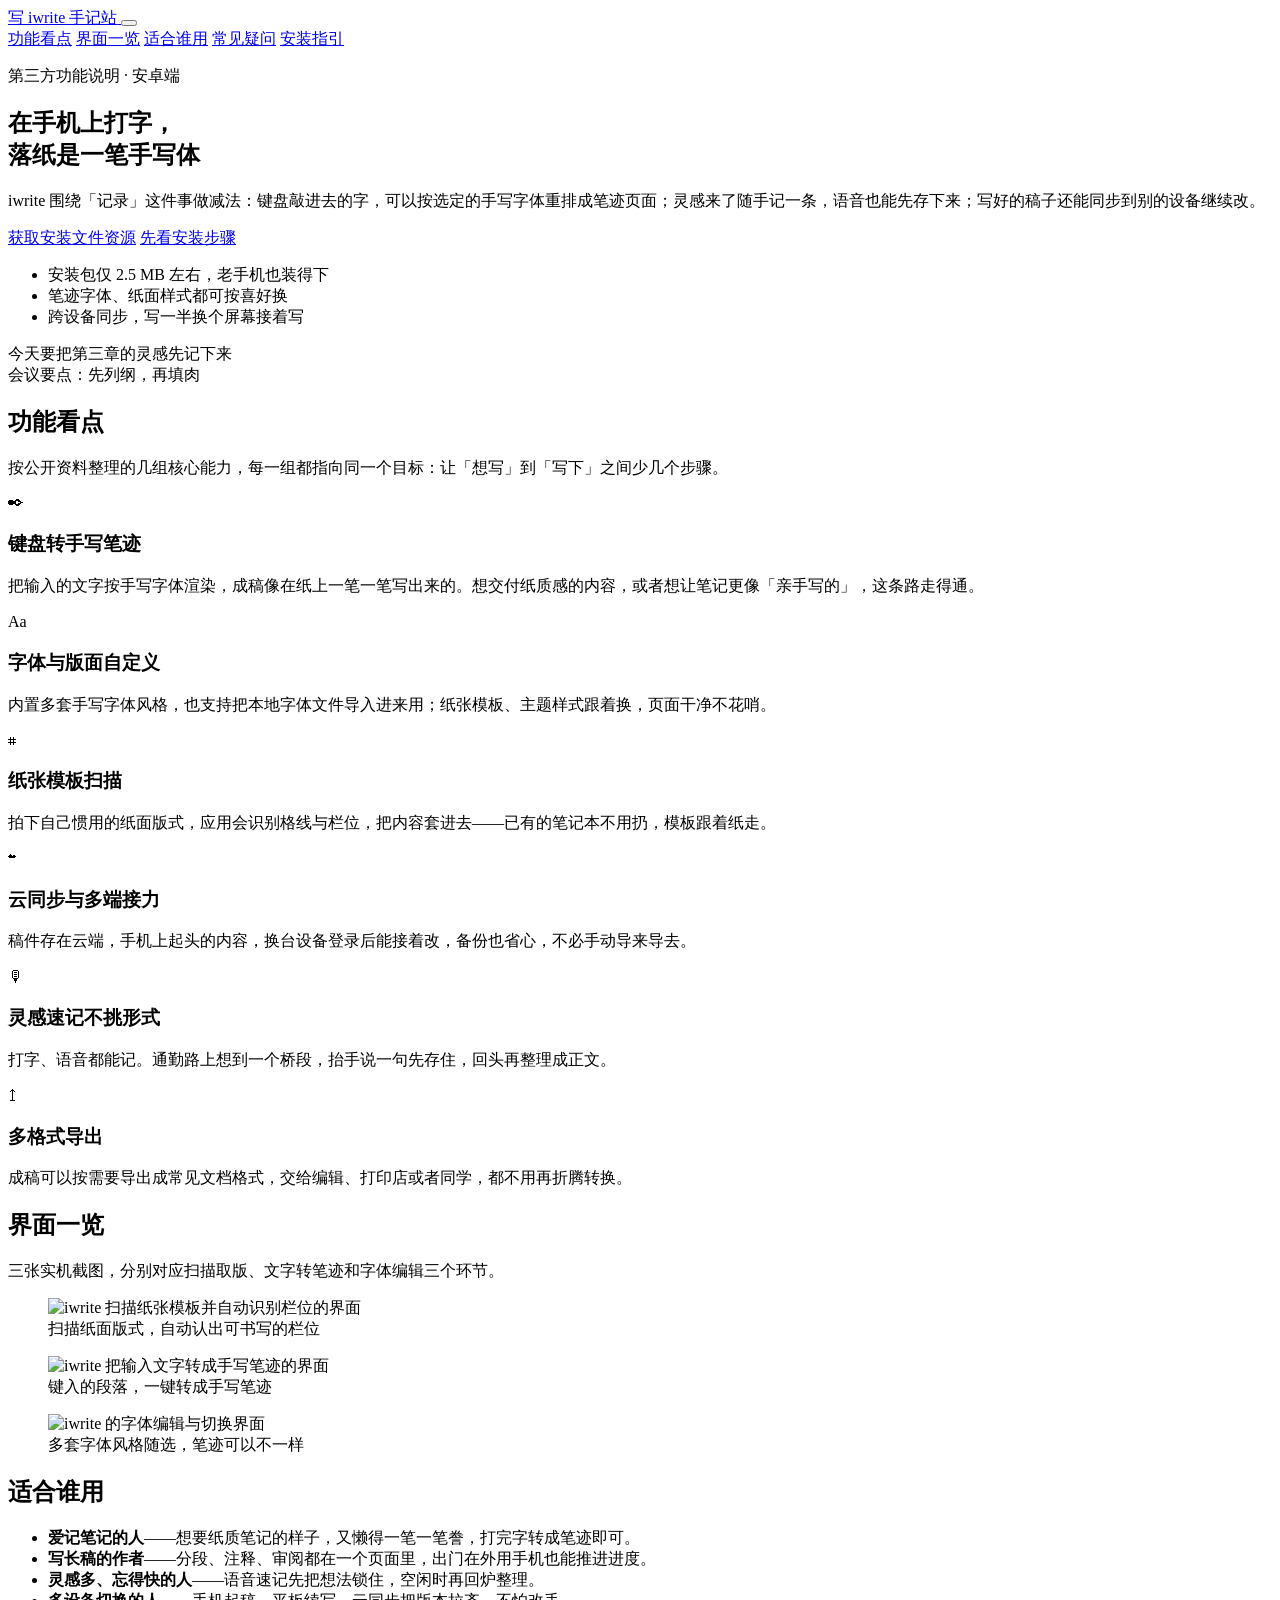
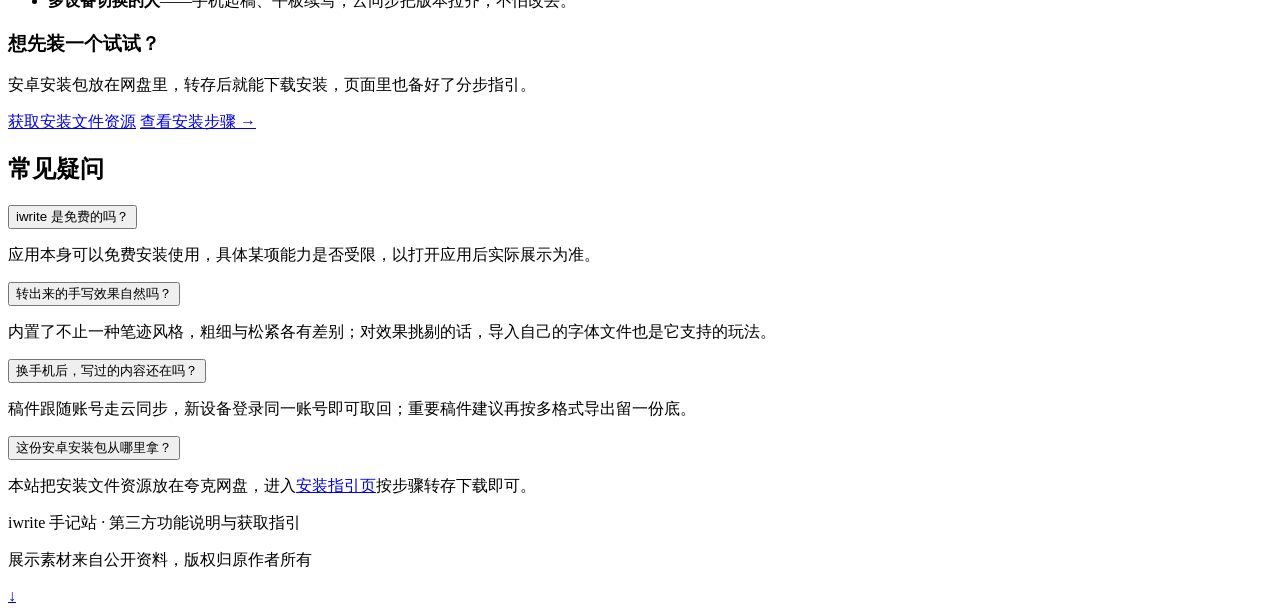
==== index.html @ 003833f6 "update" ====
<!DOCTYPE html>
<html lang="zh-CN">
<head>
<meta charset="UTF-8">
<meta name="viewport" content="width=device-width, initial-scale=1.0">
<title>iwrite：把打出的字变成手写笔迹的手机写作工具</title>
<meta name="description" content="iwrite 是一款笔迹风格的记录型写作应用：键盘输入可转成手写字体，配合纸张模板扫描、灵感随手记、云同步与多格式导出。本页整理它的功能说明，并给出安卓安装文件资源的获取指引。">
<link rel="icon" type="image/svg+xml" href="/assets/img/favicon.svg">
<link rel="preconnect" href="https://fonts.googleapis.com">
<link rel="preconnect" href="https://fonts.gstatic.com" crossorigin>
<link href="https://fonts.googleapis.com/css2?family=Ma+Shan+Zheng&family=Noto+Sans+SC:wght@400;500;700&display=swap" rel="stylesheet">
<link rel="stylesheet" href="/assets/css/style.css">
</head>
<body>

<header class="site-header">
  <div class="wrap header-inner">
    <a class="brand" href="/">
      <span class="brand-mark" aria-hidden="true">写</span>
      <span class="brand-name">iwrite 手记站</span>
    </a>
    <button class="nav-toggle" id="navToggle" aria-expanded="false" aria-controls="navMenu" aria-label="打开导航菜单">
      <span></span><span></span><span></span>
    </button>
    <nav class="nav" id="navMenu" aria-label="站内导航">
      <a href="/#features">功能看点</a>
      <a href="/#shots">界面一览</a>
      <a href="/#scenes">适合谁用</a>
      <a href="/#faq">常见疑问</a>
      <a class="nav-cta" href="/download.html">安装指引</a>
    </nav>
  </div>
</header>

<main>
<section class="hero">
  <div class="wrap hero-grid">
    <div class="hero-copy">
      <p class="hero-tag">第三方功能说明 · 安卓端</p>
      <h1>在手机上打字，<br>落纸是一笔手写体</h1>
      <p class="hero-sub">iwrite 围绕「记录」这件事做减法：键盘敲进去的字，可以按选定的手写字体重排成笔迹页面；灵感来了随手记一条，语音也能先存下来；写好的稿子还能同步到别的设备继续改。</p>
      <div class="hero-actions">
        <a class="btn btn-primary" href="#" data-link="download">获取安装文件资源</a>
        <a class="btn btn-ghost" href="/download.html">先看安装步骤</a>
      </div>
      <ul class="hero-points">
        <li>安装包仅 2.5 MB 左右，老手机也装得下</li>
        <li>笔迹字体、纸面样式都可按喜好换</li>
        <li>跨设备同步，写一半换个屏幕接着写</li>
      </ul>
    </div>
    <div class="hero-art" aria-hidden="true">
      <div class="paper-card paper-card-1">今天要把第三章的灵感先记下来</div>
      <div class="paper-card paper-card-2">会议要点：先列纲，再填肉</div>
      <div class="pen-line"></div>
    </div>
  </div>
</section>

<section class="features" id="features">
  <div class="wrap">
    <h2 class="sec-title">功能看点</h2>
    <p class="sec-sub">按公开资料整理的几组核心能力，每一组都指向同一个目标：让「想写」到「写下」之间少几个步骤。</p>
    <div class="feature-grid">
      <article class="feature-card">
        <div class="f-icon" aria-hidden="true">✒</div>
        <h3>键盘转手写笔迹</h3>
        <p>把输入的文字按手写字体渲染，成稿像在纸上一笔一笔写出来的。想交付纸质感的内容，或者想让笔记更像「亲手写的」，这条路走得通。</p>
      </article>
      <article class="feature-card">
        <div class="f-icon" aria-hidden="true">Aa</div>
        <h3>字体与版面自定义</h3>
        <p>内置多套手写字体风格，也支持把本地字体文件导入进来用；纸张模板、主题样式跟着换，页面干净不花哨。</p>
      </article>
      <article class="feature-card">
        <div class="f-icon" aria-hidden="true">⌗</div>
        <h3>纸张模板扫描</h3>
        <p>拍下自己惯用的纸面版式，应用会识别格线与栏位，把内容套进去——已有的笔记本不用扔，模板跟着纸走。</p>
      </article>
      <article class="feature-card">
        <div class="f-icon" aria-hidden="true">☁</div>
        <h3>云同步与多端接力</h3>
        <p>稿件存在云端，手机上起头的内容，换台设备登录后能接着改，备份也省心，不必手动导来导去。</p>
      </article>
      <article class="feature-card">
        <div class="f-icon" aria-hidden="true">🎙</div>
        <h3>灵感速记不挑形式</h3>
        <p>打字、语音都能记。通勤路上想到一个桥段，抬手说一句先存住，回头再整理成正文。</p>
      </article>
      <article class="feature-card">
        <div class="f-icon" aria-hidden="true">↥</div>
        <h3>多格式导出</h3>
        <p>成稿可以按需要导出成常见文档格式，交给编辑、打印店或者同学，都不用再折腾转换。</p>
      </article>
    </div>
  </div>
</section>

<section class="shots" id="shots">
  <div class="wrap">
    <h2 class="sec-title">界面一览</h2>
    <p class="sec-sub">三张实机截图，分别对应扫描取版、文字转笔迹和字体编辑三个环节。</p>
    <div class="shot-grid">
      <figure class="shot-card">
        <img src="/assets/img/shot-typing.jpg" alt="iwrite 扫描纸张模板并自动识别栏位的界面" width="300" height="533" loading="lazy">
        <figcaption>扫描纸面版式，自动认出可书写的栏位</figcaption>
      </figure>
      <figure class="shot-card">
        <img src="/assets/img/shot-handwrite.jpg" alt="iwrite 把输入文字转成手写笔迹的界面" width="300" height="533" loading="lazy">
        <figcaption>键入的段落，一键转成手写笔迹</figcaption>
      </figure>
      <figure class="shot-card">
        <img src="/assets/img/shot-fonts.jpg" alt="iwrite 的字体编辑与切换界面" width="300" height="533" loading="lazy">
        <figcaption>多套字体风格随选，笔迹可以不一样</figcaption>
      </figure>
    </div>
  </div>
</section>

<section class="scenes" id="scenes">
  <div class="wrap scenes-grid">
    <div class="scenes-copy">
      <h2 class="sec-title">适合谁用</h2>
      <ul class="scene-list">
        <li><strong>爱记笔记的人</strong>——想要纸质笔记的样子，又懒得一笔一笔誊，打完字转成笔迹即可。</li>
        <li><strong>写长稿的作者</strong>——分段、注释、审阅都在一个页面里，出门在外用手机也能推进进度。</li>
        <li><strong>灵感多、忘得快的人</strong>——语音速记先把想法锁住，空闲时再回炉整理。</li>
        <li><strong>多设备切换的人</strong>——手机起稿、平板续写，云同步把版本拉齐，不怕改丢。</li>
      </ul>
    </div>
    <aside class="scenes-side">
      <h3>想先装一个试试？</h3>
      <p>安卓安装包放在网盘里，转存后就能下载安装，页面里也备好了分步指引。</p>
      <a class="btn btn-primary" href="#" data-link="download">获取安装文件资源</a>
      <a class="side-more" href="/download.html">查看安装步骤 →</a>
    </aside>
  </div>
</section>

<section class="faq" id="faq">
  <div class="wrap faq-wrap">
    <h2 class="sec-title">常见疑问</h2>
    <div class="faq-item">
      <button class="faq-q" aria-expanded="false">iwrite 是免费的吗？<span class="faq-arrow" aria-hidden="true"></span></button>
      <div class="faq-a"><p>应用本身可以免费安装使用，具体某项能力是否受限，以打开应用后实际展示为准。</p></div>
    </div>
    <div class="faq-item">
      <button class="faq-q" aria-expanded="false">转出来的手写效果自然吗？<span class="faq-arrow" aria-hidden="true"></span></button>
      <div class="faq-a"><p>内置了不止一种笔迹风格，粗细与松紧各有差别；对效果挑剔的话，导入自己的字体文件也是它支持的玩法。</p></div>
    </div>
    <div class="faq-item">
      <button class="faq-q" aria-expanded="false">换手机后，写过的内容还在吗？<span class="faq-arrow" aria-hidden="true"></span></button>
      <div class="faq-a"><p>稿件跟随账号走云同步，新设备登录同一账号即可取回；重要稿件建议再按多格式导出留一份底。</p></div>
    </div>
    <div class="faq-item">
      <button class="faq-q" aria-expanded="false">这份安卓安装包从哪里拿？<span class="faq-arrow" aria-hidden="true"></span></button>
      <div class="faq-a"><p>本站把安装文件资源放在夸克网盘，进入<a href="/download.html">安装指引页</a>按步骤转存下载即可。</p></div>
    </div>
  </div>
</section>
</main>

<footer class="site-footer">
  <div class="wrap footer-inner">
    <p>iwrite 手记站 · 第三方功能说明与获取指引</p>
    <p class="footer-note">展示素材来自公开资料，版权归原作者所有</p>
  </div>
</footer>

<div class="float-bar">
  <button class="float-btn float-top" id="backTop" aria-label="返回顶部" hidden>↑</button>
  <a class="float-btn float-dl" href="#" data-link="download" aria-label="获取安装文件资源">↓</a>
</div>

<script src="/assets/js/links.js"></script>
<script src="/assets/js/main.js"></script>
</body>
</html>
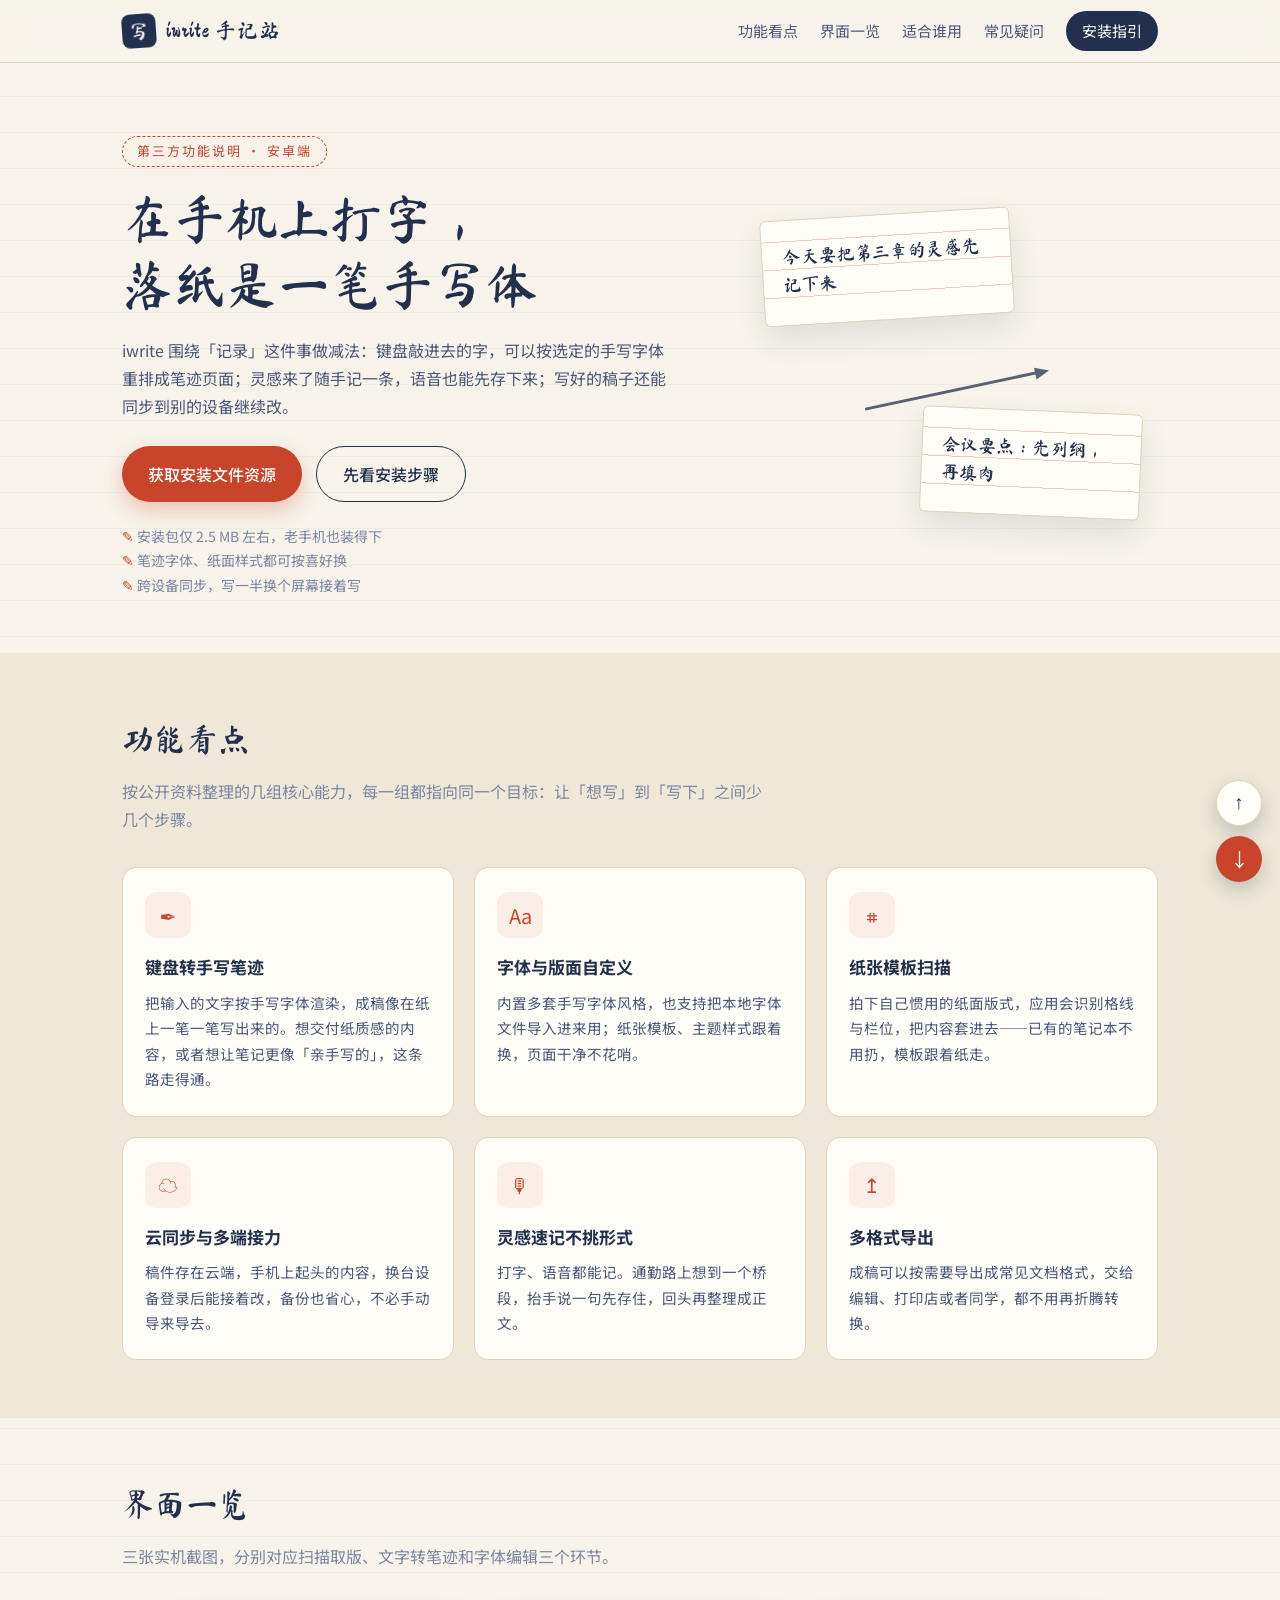
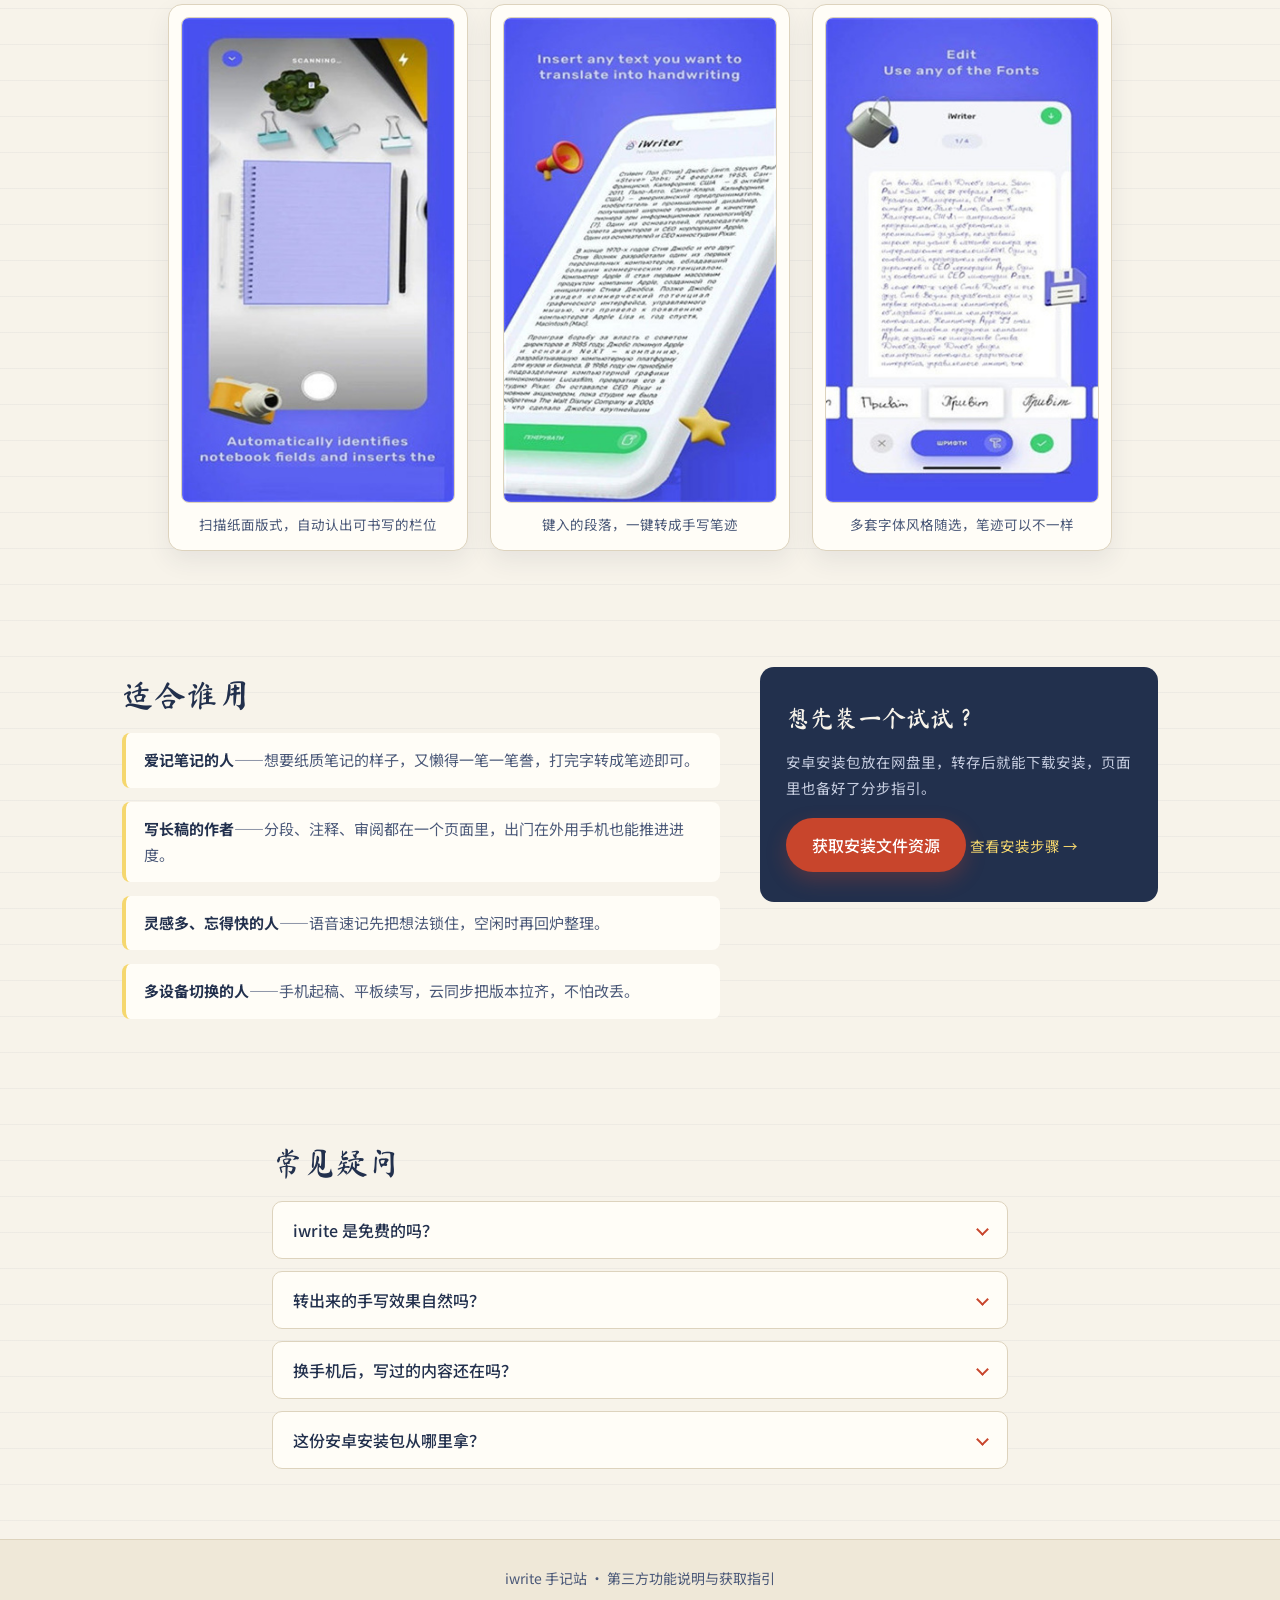
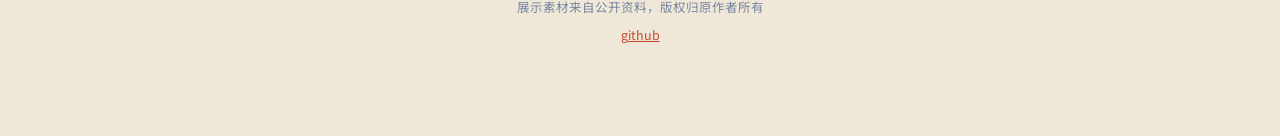
==== commit 7f45d016: "update" ====
--- a/index.html
+++ b/index.html
@@ -10,6 +10,7 @@
 <link rel="preconnect" href="https://fonts.gstatic.com" crossorigin>
 <link href="https://fonts.googleapis.com/css2?family=Ma+Shan+Zheng&family=Noto+Sans+SC:wght@400;500;700&display=swap" rel="stylesheet">
 <link rel="stylesheet" href="/assets/css/style.css">
+<style>@media (max-width:680px){#navMenu{display:none}#navMenu.open{display:flex;flex-direction:column}}</style>
 </head>
 <body>
 
@@ -164,6 +165,7 @@
   <div class="wrap footer-inner">
     <p>iwrite 手记站 · 第三方功能说明与获取指引</p>
     <p class="footer-note">展示素材来自公开资料，版权归原作者所有</p>
+    <p class="footer-note"><a href="https://github.com/alipymanbu/iwrite.gltd.quest" rel="noopener">github</a></p>
   </div>
 </footer>
 
--- a/assets/css/style.css
+++ b/assets/css/style.css
@@ -0,0 +1,284 @@
+/* ============================================================
+   iwrite 手记站 — 纸面 × 墨水主题
+   第三方介绍站 · 纯静态，无构建
+   ============================================================ */
+:root {
+  --paper: #f7f3ea;
+  --paper-deep: #efe8d8;
+  --ink: #22304d;
+  --ink-soft: #4a5878;
+  --ink-faint: #7a86a3;
+  --vermilion: #c8452c;
+  --vermilion-deep: #a83520;
+  --marker: #f5d76e;
+  --line: #ddd3bd;
+  --card: #fffdf7;
+  --radius: 14px;
+  --font-hand: 'Ma Shan Zheng', 'Kaiti SC', 'KaiTi', 'STKaiti', cursive;
+  --font-body: 'Noto Sans SC', 'PingFang SC', 'Microsoft YaHei', system-ui, sans-serif;
+}
+
+* { box-sizing: border-box; margin: 0; padding: 0; }
+
+html { scroll-behavior: smooth; }
+
+body {
+  font-family: var(--font-body);
+  background: var(--paper);
+  background-image:
+    repeating-linear-gradient(0deg, transparent 0, transparent 35px, rgba(34, 48, 77, .045) 35px, rgba(34, 48, 77, .045) 36px);
+  color: var(--ink);
+  line-height: 1.75;
+  font-size: 16px;
+}
+
+img { max-width: 100%; height: auto; display: block; }
+a { color: var(--vermilion); }
+
+.wrap { max-width: 1080px; margin: 0 auto; padding: 0 22px; }
+
+/* ---------- 顶栏 ---------- */
+.site-header {
+  position: sticky; top: 0; z-index: 50;
+  background: rgba(247, 243, 234, .92);
+  backdrop-filter: blur(8px);
+  border-bottom: 1px solid var(--line);
+}
+.header-inner { display: flex; align-items: center; justify-content: space-between; min-height: 62px; }
+.brand { display: flex; align-items: center; gap: 10px; text-decoration: none; color: var(--ink); }
+.brand-mark {
+  width: 34px; height: 34px; display: grid; place-items: center;
+  background: var(--ink); color: var(--paper);
+  font-family: var(--font-hand); font-size: 20px;
+  border-radius: 8px; transform: rotate(-4deg);
+}
+.brand-name { font-family: var(--font-hand); font-size: 21px; letter-spacing: 1px; }
+
+.nav { display: flex; align-items: center; gap: 22px; }
+.nav a { text-decoration: none; color: var(--ink-soft); font-size: 15px; }
+.nav a:hover { color: var(--ink); }
+.nav-cta {
+  color: #fff !important; background: var(--ink);
+  padding: 7px 16px; border-radius: 999px;
+}
+.nav-cta:hover { background: var(--vermilion); }
+
+.nav-toggle {
+  display: none; flex-direction: column; gap: 5px;
+  background: none; border: 0; padding: 8px; cursor: pointer;
+}
+.nav-toggle span { width: 22px; height: 2px; background: var(--ink); border-radius: 2px; transition: .25s; }
+.nav-toggle[aria-expanded="true"] span:nth-child(1) { transform: translateY(7px) rotate(45deg); }
+.nav-toggle[aria-expanded="true"] span:nth-child(2) { opacity: 0; }
+.nav-toggle[aria-expanded="true"] span:nth-child(3) { transform: translateY(-7px) rotate(-45deg); }
+
+/* ---------- 首屏 ---------- */
+.hero { padding: 72px 0 56px; overflow: hidden; }
+.hero-grid { display: grid; grid-template-columns: 1.15fr .85fr; gap: 44px; align-items: center; }
+.hero-tag {
+  display: inline-block; font-size: 13px; letter-spacing: 2px;
+  color: var(--vermilion); border: 1px dashed var(--vermilion);
+  border-radius: 999px; padding: 3px 14px; margin-bottom: 18px;
+}
+.hero h1 {
+  font-family: var(--font-hand);
+  font-size: clamp(34px, 5.2vw, 52px);
+  line-height: 1.28; font-weight: 400; margin-bottom: 18px;
+}
+.hero h1 em, .sec-title em { font-style: normal; color: var(--vermilion); }
+.hero-sub { color: var(--ink-soft); max-width: 34em; margin-bottom: 26px; }
+.hero-actions { display: flex; flex-wrap: wrap; gap: 14px; margin-bottom: 22px; }
+.hero-points { list-style: none; color: var(--ink-faint); font-size: 14px; }
+.hero-points li::before { content: "✎ "; color: var(--vermilion); }
+
+/* 纸片装饰 */
+.hero-art { position: relative; min-height: 320px; }
+.paper-card {
+  position: absolute; font-family: var(--font-hand);
+  background: var(--card); border: 1px solid var(--line);
+  padding: 22px 20px 26px; border-radius: 6px;
+  box-shadow: 0 14px 30px rgba(34, 48, 77, .10);
+  background-image:
+    repeating-linear-gradient(0deg, transparent 0, transparent 27px, rgba(200, 69, 44, .28) 27px, rgba(200, 69, 44, .28) 28px);
+  line-height: 28px; font-size: 18px;
+}
+.paper-card-1 { width: 250px; top: 8px; left: 6%; transform: rotate(-3.5deg); }
+.paper-card-2 { width: 220px; bottom: 10px; right: 4%; transform: rotate(2.5deg); }
+.pen-line {
+  position: absolute; left: 30%; bottom: 42%;
+  width: 180px; height: 3px; background: var(--ink);
+  border-radius: 3px; transform: rotate(-12deg); opacity: .75;
+}
+.pen-line::after {
+  content: ""; position: absolute; right: -14px; top: -4px;
+  border: 6px solid transparent; border-left: 14px solid var(--ink);
+}
+
+/* ---------- 按钮 ---------- */
+.btn {
+  display: inline-flex; align-items: center; gap: 8px;
+  padding: 13px 26px; border-radius: 999px;
+  text-decoration: none; font-size: 16px; font-weight: 500;
+  transition: transform .15s, box-shadow .15s, background .15s;
+}
+.btn:active { transform: translateY(1px); }
+.btn-primary {
+  background: var(--vermilion); color: #fff;
+  box-shadow: 0 8px 20px rgba(200, 69, 44, .28);
+}
+.btn-primary:hover { background: var(--vermilion-deep); }
+.btn-ghost { border: 1.5px solid var(--ink); color: var(--ink); }
+.btn-ghost:hover { background: var(--ink); color: var(--paper); }
+.btn-big { font-size: 18px; padding: 16px 34px; }
+
+/* ---------- 通用节标题 ---------- */
+section { padding: 58px 0; }
+.sec-title { font-family: var(--font-hand); font-size: 32px; font-weight: 400; margin-bottom: 10px; }
+.sec-sub { color: var(--ink-faint); max-width: 40em; margin-bottom: 34px; }
+
+/* ---------- 功能 ---------- */
+.features { background: var(--paper-deep); }
+.feature-grid { display: grid; grid-template-columns: repeat(3, 1fr); gap: 20px; }
+.feature-card {
+  background: var(--card); border: 1px solid var(--line);
+  border-radius: var(--radius); padding: 24px 22px;
+  transition: transform .18s, box-shadow .18s;
+}
+.feature-card:hover { transform: translateY(-4px); box-shadow: 0 14px 28px rgba(34, 48, 77, .10); }
+.f-icon {
+  width: 46px; height: 46px; display: grid; place-items: center;
+  font-size: 20px; color: var(--vermilion);
+  background: rgba(200, 69, 44, .08); border-radius: 12px; margin-bottom: 14px;
+}
+.feature-card h3 { font-size: 17px; margin-bottom: 8px; }
+.feature-card p { color: var(--ink-soft); font-size: 14.5px; }
+
+/* ---------- 截图 ---------- */
+.shot-grid { display: grid; grid-template-columns: repeat(3, minmax(0, 300px)); gap: 22px; justify-content: center; }
+.shot-card {
+  background: var(--card); border: 1px solid var(--line);
+  border-radius: var(--radius); padding: 12px 12px 14px;
+  box-shadow: 0 10px 24px rgba(34, 48, 77, .08);
+}
+.shot-card img { border-radius: 8px; border: 1px solid var(--line); }
+.shot-card figcaption { text-align: center; font-size: 13.5px; color: var(--ink-soft); padding-top: 10px; }
+
+/* ---------- 适用人群 ---------- */
+.scenes-grid { display: grid; grid-template-columns: 1.2fr .8fr; gap: 40px; align-items: start; }
+.scene-list { list-style: none; display: grid; gap: 14px; }
+.scene-list li {
+  background: var(--card); border-left: 4px solid var(--marker);
+  border-radius: 8px; padding: 14px 18px; color: var(--ink-soft); font-size: 15px;
+}
+.scene-list strong { color: var(--ink); }
+.scenes-side {
+  background: var(--ink); color: var(--paper);
+  border-radius: var(--radius); padding: 30px 26px;
+}
+.scenes-side h3 { font-family: var(--font-hand); font-size: 24px; font-weight: 400; margin-bottom: 10px; }
+.scenes-side p { color: #c6cde0; font-size: 14.5px; margin-bottom: 18px; }
+.side-more { display: inline-block; margin-top: 14px; color: var(--marker); text-decoration: none; font-size: 14.5px; }
+.side-more:hover { text-decoration: underline; }
+
+/* ---------- FAQ ---------- */
+.faq-wrap, .steps .wrap, .trouble .wrap { max-width: 780px; }
+.faq-item {
+  background: var(--card); border: 1px solid var(--line);
+  border-radius: 10px; margin-bottom: 12px; overflow: hidden;
+}
+.faq-q {
+  width: 100%; display: flex; justify-content: space-between; align-items: center; gap: 12px;
+  background: none; border: 0; cursor: pointer; text-align: left;
+  font-family: var(--font-body); font-size: 16px; font-weight: 500; color: var(--ink);
+  padding: 16px 20px;
+}
+.faq-arrow {
+  width: 9px; height: 9px; flex: none;
+  border-right: 2px solid var(--vermilion); border-bottom: 2px solid var(--vermilion);
+  transform: rotate(45deg); transition: transform .2s;
+}
+.faq-q[aria-expanded="true"] .faq-arrow { transform: rotate(225deg); }
+.faq-a { max-height: 0; overflow: hidden; transition: max-height .25s ease; }
+.faq-a p { padding: 0 20px 16px; color: var(--ink-soft); font-size: 15px; }
+
+/* ---------- 下载页 ---------- */
+.dl-hero { text-align: center; padding: 68px 0 46px; }
+.crumb { font-size: 13.5px; color: var(--ink-faint); margin-bottom: 14px; }
+.crumb a { text-decoration: none; }
+.dl-hero h1 { font-family: var(--font-hand); font-size: clamp(30px, 4.6vw, 44px); font-weight: 400; margin-bottom: 14px; }
+.dl-sub { color: var(--ink-soft); max-width: 36em; margin: 0 auto 28px; }
+.dl-tip { font-size: 13.5px; color: var(--ink-faint); margin-top: 14px; }
+
+.step-list { list-style: none; display: grid; gap: 18px; }
+.step {
+  display: flex; gap: 18px; align-items: flex-start;
+  background: var(--card); border: 1px solid var(--line);
+  border-radius: var(--radius); padding: 22px 24px;
+}
+.step-no {
+  flex: none; width: 42px; height: 42px; display: grid; place-items: center;
+  font-family: var(--font-hand); font-size: 22px; color: #fff;
+  background: var(--ink); border-radius: 50%; transform: rotate(-6deg);
+}
+.step h3 { font-size: 16.5px; margin-bottom: 6px; }
+.step p { color: var(--ink-soft); font-size: 14.5px; }
+
+.dl-next { background: var(--paper-deep); text-align: center; }
+.dl-next-inner h2 { font-family: var(--font-hand); font-size: 26px; font-weight: 400; margin-bottom: 8px; }
+.dl-next-inner p { color: var(--ink-soft); }
+
+/* ---------- 页脚 ---------- */
+.site-footer { border-top: 1px solid var(--line); padding: 26px 0 90px; background: var(--paper-deep); }
+.footer-inner { text-align: center; color: var(--ink-soft); font-size: 14px; }
+.footer-note { color: var(--ink-faint); font-size: 12.5px; margin-top: 6px; }
+
+/* ---------- 浮动按钮 ---------- */
+.float-bar { position: fixed; right: 18px; bottom: 18px; display: flex; flex-direction: column; gap: 10px; z-index: 60; }
+.float-btn {
+  width: 46px; height: 46px; display: grid; place-items: center;
+  border-radius: 50%; border: 0; cursor: pointer; text-decoration: none;
+  font-size: 19px; box-shadow: 0 8px 18px rgba(34, 48, 77, .22);
+}
+.float-top { background: var(--card); color: var(--ink); border: 1px solid var(--line); }
+.float-dl { background: var(--vermilion); color: #fff; }
+.float-btn:hover { transform: translateY(-2px); }
+
+/* ---------- 动效 ---------- */
+.fade-in { opacity: 0; transform: translateY(16px); transition: opacity .5s ease, transform .5s ease; }
+.fade-in.visible { opacity: 1; transform: none; }
+
+@media (prefers-reduced-motion: reduce) {
+  html { scroll-behavior: auto; }
+  *, *::before, *::after { transition: none !important; animation: none !important; }
+  .fade-in { opacity: 1; transform: none; }
+}
+
+/* ---------- 响应式 ---------- */
+@media (max-width: 900px) {
+  .hero-grid, .scenes-grid { grid-template-columns: 1fr; }
+  .feature-grid { grid-template-columns: repeat(2, 1fr); }
+  .hero-art { display: none; }
+  .shot-grid { grid-template-columns: repeat(3, minmax(0, 1fr)); }
+}
+
+@media (max-width: 680px) {
+  section { padding: 44px 0; }
+  .hero { padding: 48px 0 36px; }
+  .feature-grid { grid-template-columns: 1fr; }
+  .shot-grid { grid-template-columns: minmax(0, 300px); justify-content: center; }
+  .scenes-side { margin-top: 6px; }
+
+  /* 移动端折叠导航 */
+  .nav-toggle { display: flex; }
+  .nav {
+    display: none;
+    position: absolute; top: 62px; left: 0; right: 0;
+    flex-direction: column; align-items: stretch; gap: 0;
+    background: var(--card); border-bottom: 1px solid var(--line);
+    box-shadow: 0 14px 24px rgba(34, 48, 77, .12);
+  }
+  .nav.open { display: flex; }
+  .nav a { padding: 14px 22px; border-top: 1px solid var(--line); font-size: 15.5px; }
+  .nav a:first-child { border-top: 0; }
+  .nav-cta { border-radius: 0; text-align: center; background: var(--vermilion) !important; }
+}
